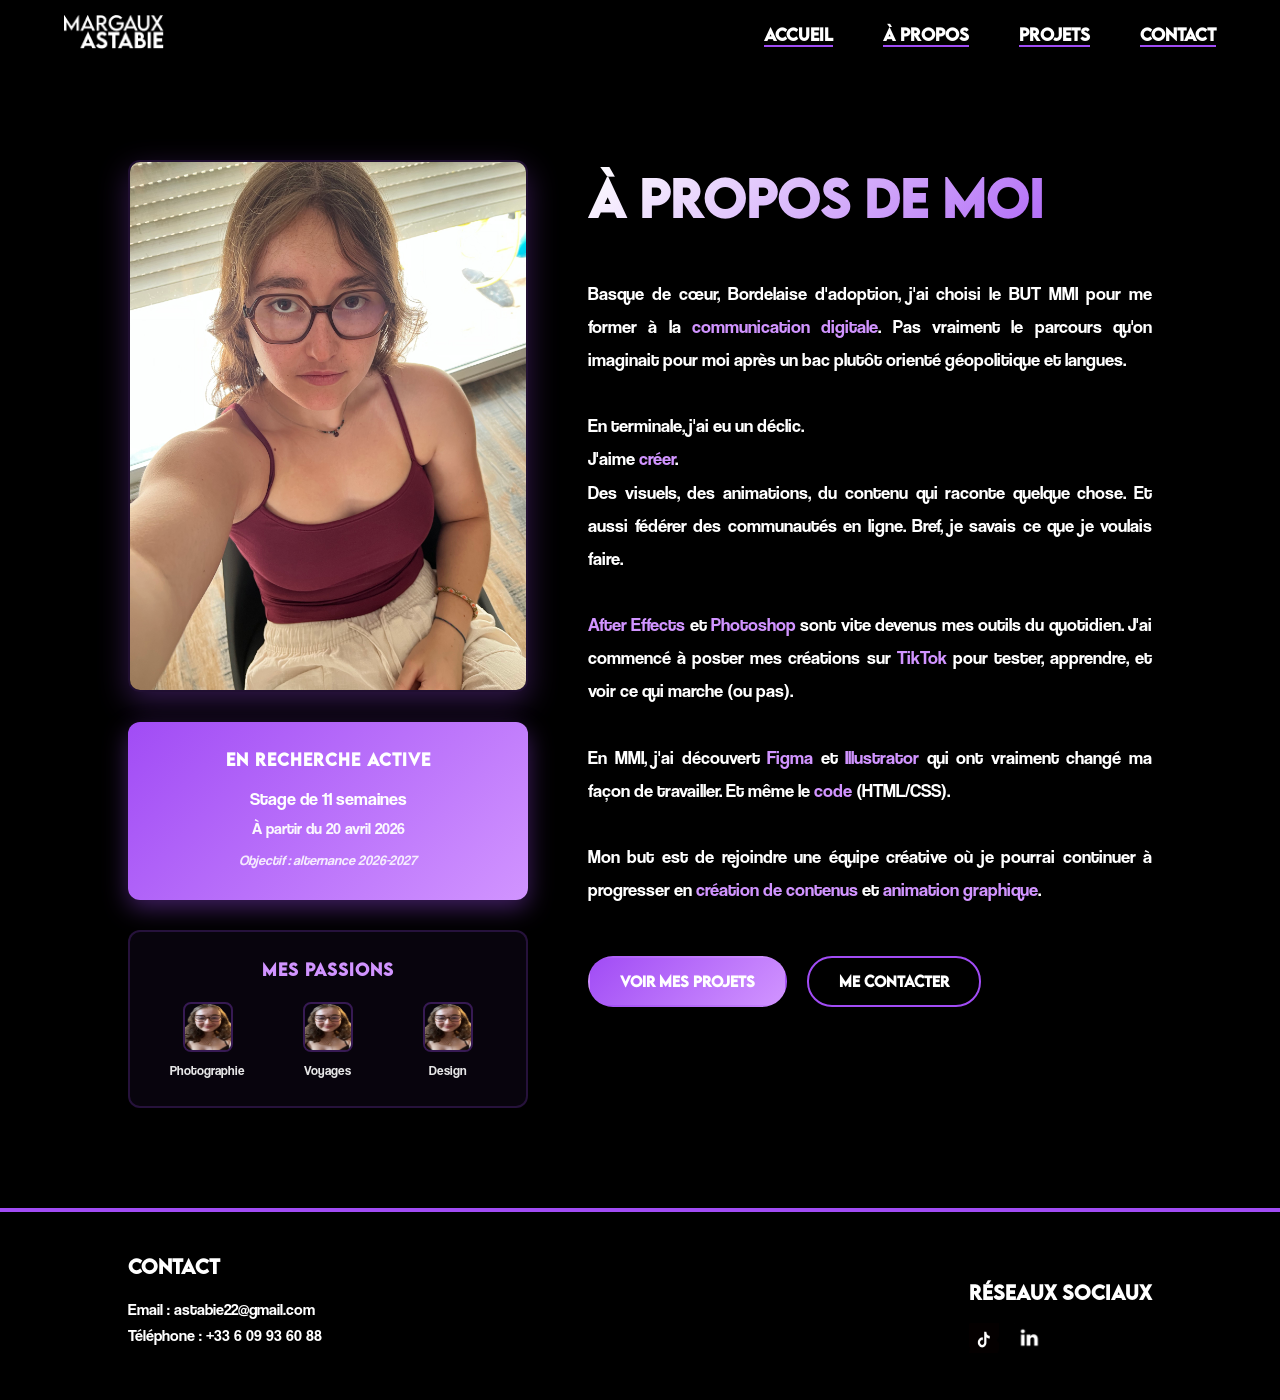
==== about.html @ 53ee3fa7 "test" ====
<!DOCTYPE html>
<html lang="fr">
<head>
    <meta charset="UTF-8">
    <meta name="viewport" content="width=device-width, initial-scale=1.0">
    <title>À propos – Margaux Astabie</title>
    <link rel="stylesheet" href="about.css">
</head>

<body>

    <!-- ===== HEADER ===== -->
    <header>
        <div class="logo">
            <a href="home.html">
                <img src="images/MARGAUX ASTABIE.png" alt="logo du portfolio">
            </a>
        </div>

        <nav>
            <div class="burger">
                <span></span>
                <span></span>
                <span></span>
            </div>

            <ul class="nav-links">
                <li><a href="home.html">Accueil</a></li>
                <li><a href="about.html">À propos</a></li>
                <li><a href="projets.html">Projets</a></li>
                <li><a href="contact.html">Contact</a></li>
            </ul>
        </nav>
    </header>

    <!-- ===== SECTION PRINCIPALE ===== -->
    <section class="about-container">

        <!-- COLONNE GAUCHE : PHOTO + HOBBIES + STAGE -->
        <div class="left-column">
            <img src="images/me.jpg" alt="Photo de Margaux" class="photo-cadre">

            <!-- ENCADRÉ RECHERCHE STAGE -->
            <div class="stage-box">
                <h3>En recherche active</h3>
                <p>Stage de 11 semaines</p>
                <p class="stage-date">À partir du 20 avril 2026</p>
                <p class="stage-alt">Objectif : alternance 2026-2027</p>
            </div>

            <!-- HOBBIES -->
            <div class="hobbies">
                <h3>Mes passions</h3>
                <div class="hobbies-grid">
                    <div class="hobby-item">
                        <img src="images/moi.png" alt="Photographie">
                        <p>Photographie</p>
                    </div>
                    <div class="hobby-item">
                        <img src="images/moi.png" alt="Voyages">
                        <p>Voyages</p>
                    </div>
                    <div class="hobby-item">
                        <img src="images/moi.png" alt="Design graphique">
                        <p>Design</p>
                    </div>
                </div>
            </div>
        </div>

        <!-- COLONNE DROITE : TEXTE -->
        <div class="right-column">
            <h1>À propos de moi</h1>
            
            <p class="intro">
                Basque de cœur, Bordelaise d'adoption, j'ai choisi le BUT MMI pour me former à la <strong>communication digitale</strong>. Pas vraiment le parcours qu'on imaginait pour moi après un bac plutôt orienté géopolitique et langues.
                <br><br>
                En terminale, j'ai eu un déclic. <br>J'aime <strong>créer</strong>. <br> Des visuels, des animations, du contenu qui raconte quelque chose. Et aussi fédérer des communautés en ligne. Bref, je savais ce que je voulais faire.
                <br><br>
                <strong>After Effects</strong> et <strong>Photoshop</strong> sont vite devenus mes outils du quotidien. J'ai commencé à poster mes créations sur <strong>TikTok</strong> pour tester, apprendre, et voir ce qui marche (ou pas).
                <br><br>
                En MMI, j'ai découvert <strong>Figma</strong> et <strong>Illustrator</strong> qui ont vraiment changé ma façon de travailler. Et même le <strong>code</strong> (HTML/CSS).
                <br><br>
                Mon but est de rejoindre une équipe créative où je pourrai continuer à progresser en <strong>création de contenus</strong> et <strong>animation graphique</strong>.
            </p>

            <div class="cta-buttons">
                <a href="projets.html" class="btn-primary">Voir mes projets</a>
                <a href="contact.html" class="btn-secondary">Me contacter</a>
            </div>
        </div>

    </section>

    <hr style="border: 2px solid #a14cf5;">

    <!-- ===== FOOTER ===== -->
    <footer>
        <div class="footer-left">
            <h3>Contact</h3>
            <p>Email : <a href="mailto:astabie22@gmail.com">astabie22@gmail.com</a></p>
            <p>Téléphone : <a href="tel:+33609936088">+33 6 09 93 60 88</a></p>
        </div>

        <div class="footer-right"> <br>
            <h3>Réseaux sociaux</h3>
            <div class="social-icons">
                <a href="https://www.tiktok.com/@mgx.vfx" target="_blank" rel="noopener">
                    <img src="images/tiktok.jpg" alt="Tiktok">
                </a>
                <a href="https://www.linkedin.com/in/margaux-astabie-515123332/" target="_blank" rel="noopener">
                    <img src="images/Black LinkedIn Icon.jpeg" alt="LinkedIn">
                </a>
            </div>
        </div>
    </footer>

    <script>
        const burger = document.querySelector('.burger');
        const navLinks = document.querySelector('.nav-links');
    
        burger.addEventListener('click', () => {
            burger.classList.toggle('active');
            navLinks.classList.toggle('active');
        });
    </script>
</body>
</html>
---- about.css ----
/* ===== RESET ===== */
* {
  margin: 0;
  padding: 0;
  box-sizing: border-box;
}

/* ===== FONTS ===== */
@font-face {
  font-family: 'Lemon Milk';
  src: url('fonts/LEMONMILK-Medium.otf') format('opentype');
}

@font-face {
  font-family: 'Coolvetica';
  src: url('fonts/Coolvetica Rg.otf') format('opentype');
}

/* ===== GLOBAL ===== */
body {
  background: black;
  color: white;
  font-family: 'Coolvetica', Arial, sans-serif;
  line-height: 1.6;
}

/* ===== HEADER ===== */
header {
  display: flex;
  justify-content: space-between;
  align-items: center;
  background: black;
  padding: 15px 5%;
  position: fixed;
  top: 0;
  left: 0;
  width: 100%;
  z-index: 1000;
  box-shadow: 0 2px 10px rgba(0,0,0,0.3);
}

.logo img {
  width: 100px;
  height: auto;
}

nav ul {
  display: flex;
  gap: 50px;
  list-style: none;
}

nav a {
  color: white;
  font-family: 'Lemon Milk';
  text-decoration: none;
  font-weight: bold;
  border-bottom: 2px solid #a14cf5;
  transition: all .3s;
}

nav a:hover {
  border-color: transparent;
  color: #a14cf5;
}

/* ===== ABOUT CONTAINER ===== */
.about-container {
  display: grid;
  grid-template-columns: 400px 1fr;
  gap: 60px;
  padding: 160px 10% 100px;
  max-width: 1400px;
  margin: 0 auto;
}

/* ===== COLONNE GAUCHE ===== */
.left-column {
  display: flex;
  flex-direction: column;
  gap: 30px;
}

.photo-cadre {
  width: 100%;
  border-radius: 12px;
  box-shadow: 0 10px 30px rgba(161, 76, 245, 0.3);
  border: 2px solid rgba(161, 76, 245, 0.2);
  transition: transform 0.3s;
}

.photo-cadre:hover {
  transform: scale(1.02);
  box-shadow: 0 15px 40px rgba(161, 76, 245, 0.5);
}

/* ===== ENCADRÉ STAGE ===== */
.stage-box {
  background: linear-gradient(135deg, #a14cf5 0%, #D194FF 100%);
  padding: 25px;
  border-radius: 12px;
  text-align: center;
  box-shadow: 0 8px 25px rgba(161, 76, 245, 0.4);
}

.stage-box h3 {
  font-family: 'Lemon Milk';
  font-size: 16px;
  margin-bottom: 12px;
  text-transform: uppercase;
  letter-spacing: 1px;
}

.stage-box p {
  margin: 5px 0;
  font-size: 18px;
  line-height: 1.5;
}

.stage-date {
  font-size: 16px !important;
  opacity: 0.95;
  font-weight: 500;
}

.stage-alt {
  font-size: 14px !important;
  opacity: 0.85;
  font-style: italic;
  margin-top: 8px !important;
}

/* ===== HOBBIES ===== */
.hobbies {
  background: rgba(161, 76, 245, 0.05);
  border: 2px solid rgba(161, 76, 245, 0.2);
  border-radius: 12px;
  padding: 25px;
}

.hobbies h3 {
  font-family: 'Lemon Milk';
  font-size: 16px;
  margin-bottom: 20px;
  text-align: center;
  color: #D194FF;
  text-transform: uppercase;
  letter-spacing: 1px;
}

.hobbies-grid {
  display: grid;
  grid-template-columns: repeat(3, 1fr);
  gap: 15px;
}

.hobby-item {
  display: flex;
  flex-direction: column;
  align-items: center;
  gap: 8px;
  text-align: center;
}

.hobby-item img {
  width: 50px;
  height: 50px;
  border-radius: 8px;
  border: 2px solid rgba(161, 76, 245, 0.3);
  transition: all 0.3s;
}

.hobby-item img:hover {
  border-color: #a14cf5;
  transform: scale(1.1);
}

.hobby-item p {
  font-size: 13px;
  color: rgba(255, 255, 255, 0.9);
}

/* ===== COLONNE DROITE ===== */
.right-column {
  display: flex;
  flex-direction: column;
  gap: 30px;
}

.right-column h1 {
  font-family: 'Lemon Milk';
  font-size: 48px;
  background: linear-gradient(135deg, #ffffff 0%, #a14cf5 100%);
  -webkit-background-clip: text;
  -webkit-text-fill-color: transparent;
  background-clip: text;
  margin-bottom: 10px;
}

.intro {
  font-size: 1.15rem;
  line-height: 1.8;
  text-align: justify;
  text-align-last: left;
}

.intro strong {
  color: #D194FF;
  font-weight: normal;
}

/* ===== BOUTONS CTA ===== */
.cta-buttons {
  display: flex;
  gap: 20px;
  margin-top: 20px;
}

.btn-primary,
.btn-secondary {
  display: inline-block;
  padding: 12px 30px;
  font-weight: bold;
  text-decoration: none;
  font-family: 'Lemon Milk';
  font-size: 14px;
  border-radius: 25px;
  transition: all 0.3s;
}

.btn-primary {
  background: linear-gradient(135deg, #a14cf5 0%, #D194FF 100%);
  color: white;
  border: 2px solid transparent;
}

.btn-primary:hover {
  transform: translateY(-3px);
  box-shadow: 0 10px 30px rgba(161, 76, 245, 0.5);
}

.btn-secondary {
  background: transparent;
  color: white;
  border: 2px solid #a14cf5;
}

.btn-secondary:hover {
  background: rgba(161, 76, 245, 0.1);
  border-color: #D194FF;
  transform: translateY(-3px);
}

/* ===== FOOTER ===== */
footer {
  display: flex;
  justify-content: space-between;
  padding: 40px 10%;
  flex-wrap: wrap;
}

footer h3 {
  font-family: 'Lemon Milk';
  margin-bottom: 15px;
}

footer a {
  color: white;
  text-decoration: none;
}

footer a:hover {
  color: #a14cf5;
}

.social-icons {
  display: flex;
  gap: 15px;
}

.social-icons img {
  width: 30px;
  height: 30px;
  transition: .3s;
}

.social-icons img:hover {
  transform: scale(1.2);
}

/* ===== MENU BURGER ===== */
.burger {
  display: none;
  flex-direction: column;
  justify-content: space-between;
  width: 25px;
  height: 18px;
  cursor: pointer;
  z-index: 2000;
  position: relative;
}

.burger span {
  display: block;
  height: 3px;
  width: 100%;
  background-color: white;
  border-radius: 10px;
  transition: all 0.3s ease;
}

.burger.active span:nth-child(1) {
  transform: rotate(45deg) translate(5px, 5px);
}

.burger.active span:nth-child(2) {
  opacity: 0;
}

.burger.active span:nth-child(3) {
  transform: rotate(-45deg) translate(6px, -6px);
}

/* ===== RESPONSIVE ===== */

/* Tablettes */
@media (max-width: 1024px) {
  .about-container {
    grid-template-columns: 350px 1fr;
    gap: 40px;
    padding: 140px 7% 80px;
  }

  .right-column h1 {
    font-size: 40px;
  }

  .intro {
    font-size: 1.1rem;
  }
}

/* Mobile */
@media (max-width: 768px) {
  /* BURGER MENU */
  .burger {
    display: flex;
  }

  nav ul {
    display: none;
  }

  .nav-links {
    position: absolute;
    top: 70px;
    right: 0;
    background-color: black;
    flex-direction: column;
    width: 100%;
    text-align: center;
    gap: 30px;
    padding: 30px 0;
    display: none;
    box-shadow: 0 4px 10px rgba(0,0,0,0.5);
  }

  .nav-links.active {
    display: flex;
  }

  /* LOGO */
  .logo img {
    width: 80px;
  }

  /* ABOUT CONTAINER */
  .about-container {
    grid-template-columns: 1fr;
    gap: 40px;
    padding: 120px 5% 60px;
  }

  .left-column {
    max-width: 400px;
    margin: 0 auto;
    width: 100%;
  }

  /* STAGE BOX */
  .stage-box {
    padding: 20px;
  }

  .stage-box h3 {
    font-size: 14px;
  }

  .stage-box p {
    font-size: 16px;
  }

  .stage-date {
    font-size: 14px !important;
  }

  .stage-alt {
    font-size: 13px !important;
  }

  /* HOBBIES */
  .hobbies {
    padding: 20px;
  }

  .hobbies h3 {
    font-size: 14px;
  }

  .hobbies-grid {
    gap: 12px;
  }

  .hobby-item img {
    width: 45px;
    height: 45px;
  }

  .hobby-item p {
    font-size: 12px;
  }

  /* RIGHT COLUMN */
  .right-column h1 {
    font-size: 32px;
    text-align: center;
  }

  .intro {
    font-size: 1rem;
  }

  /* BOUTONS */
  .cta-buttons {
    flex-direction: column;
  }

  .btn-primary,
  .btn-secondary {
    text-align: center;
  }
}

/* Très petits écrans */
@media (max-width: 480px) {
  .logo img {
    width: 70px;
  }

  .about-container {
    padding: 100px 5% 40px;
  }

  .right-column h1 {
    font-size: 28px;
  }

  .intro {
    font-size: 0.95rem;
  }

  .stage-box p {
    font-size: 15px;
  }

  .hobbies-grid {
    grid-template-columns: repeat(3, 1fr);
    gap: 10px;
  }

  .hobby-item img {
    width: 40px;
    height: 40px;
  }
}
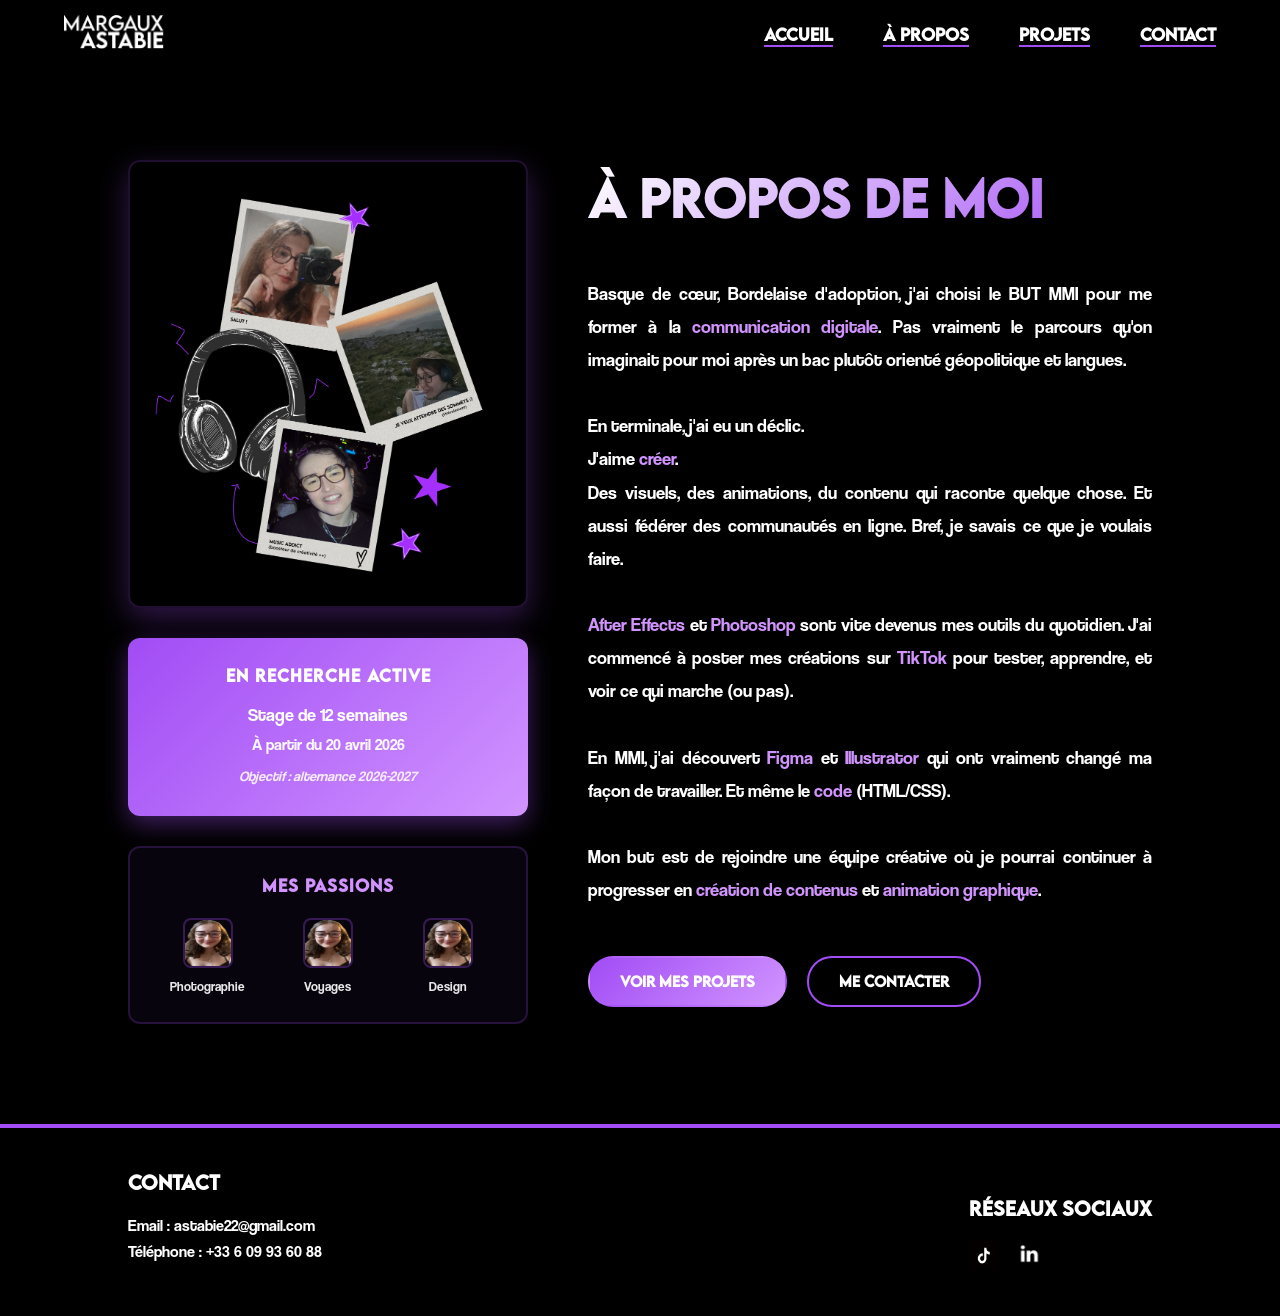
==== commit 8ca78568: "about" ====
--- a/about.html
+++ b/about.html
@@ -38,12 +38,12 @@
 
         <!-- COLONNE GAUCHE : PHOTO + HOBBIES + STAGE -->
         <div class="left-column">
-            <img src="images/me.jpg" alt="Photo de Margaux" class="photo-cadre">
+            <img src="images/about.png" alt="Photo de Margaux" class="photo-cadre">
 
             <!-- ENCADRÉ RECHERCHE STAGE -->
             <div class="stage-box">
                 <h3>En recherche active</h3>
-                <p>Stage de 11 semaines</p>
+                <p>Stage de 12 semaines</p>
                 <p class="stage-date">À partir du 20 avril 2026</p>
                 <p class="stage-alt">Objectif : alternance 2026-2027</p>
             </div>
--- a/about.css
+++ b/about.css
@@ -130,7 +130,7 @@
   margin-top: 8px !important;
 }
 
-/* ===== HOBBIES ===== */
+/* ===== HOBBIES WOW ===== */
 .hobbies {
   background: rgba(161, 76, 245, 0.05);
   border: 2px solid rgba(161, 76, 245, 0.2);
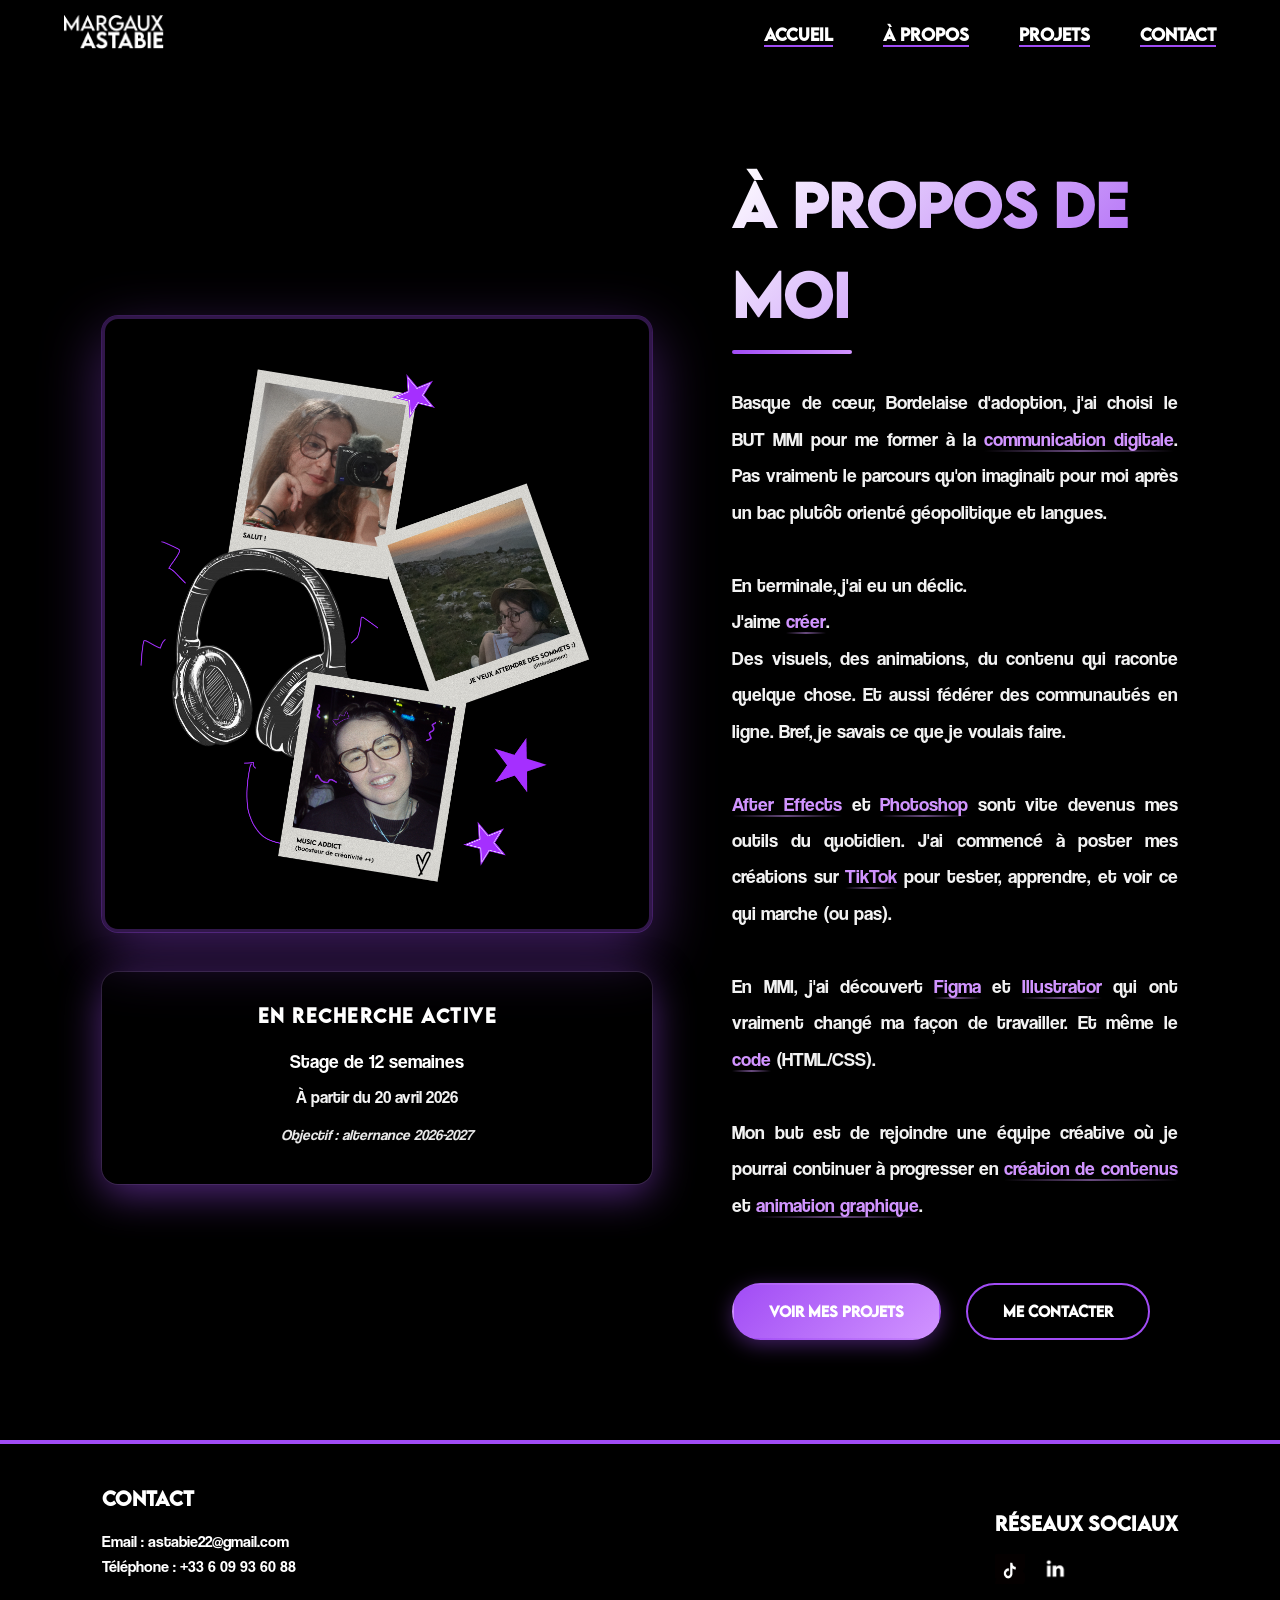
==== commit 4d784610: "aboutmodif" ====
--- a/about.html
+++ b/about.html
@@ -36,9 +36,13 @@
     <!-- ===== SECTION PRINCIPALE ===== -->
     <section class="about-container">
 
-        <!-- COLONNE GAUCHE : PHOTO + HOBBIES + STAGE -->
+        <!-- COLONNE GAUCHE : PHOTO + STAGE -->
         <div class="left-column">
-            <img src="images/about.png" alt="Photo de Margaux" class="photo-cadre">
+            <div class="photo-3d-wrapper">
+                <div class="photo-3d">
+                    <img src="images/about.png" alt="Photo de Margaux" class="photo-cadre">
+                </div>
+            </div>
 
             <!-- ENCADRÉ RECHERCHE STAGE -->
             <div class="stage-box">
@@ -46,25 +50,6 @@
                 <p>Stage de 12 semaines</p>
                 <p class="stage-date">À partir du 20 avril 2026</p>
                 <p class="stage-alt">Objectif : alternance 2026-2027</p>
-            </div>
-
-            <!-- HOBBIES -->
-            <div class="hobbies">
-                <h3>Mes passions</h3>
-                <div class="hobbies-grid">
-                    <div class="hobby-item">
-                        <img src="images/moi.png" alt="Photographie">
-                        <p>Photographie</p>
-                    </div>
-                    <div class="hobby-item">
-                        <img src="images/moi.png" alt="Voyages">
-                        <p>Voyages</p>
-                    </div>
-                    <div class="hobby-item">
-                        <img src="images/moi.png" alt="Design graphique">
-                        <p>Design</p>
-                    </div>
-                </div>
             </div>
         </div>
 
@@ -123,6 +108,28 @@
             burger.classList.toggle('active');
             navLinks.classList.toggle('active');
         });
+
+        // Animation 3D de l'image au mouvement de la souris
+        const photo3D = document.querySelector('.photo-3d');
+        const photoWrapper = document.querySelector('.photo-3d-wrapper');
+
+        photoWrapper.addEventListener('mousemove', (e) => {
+            const rect = photoWrapper.getBoundingClientRect();
+            const x = e.clientX - rect.left;
+            const y = e.clientY - rect.top;
+            
+            const centerX = rect.width / 2;
+            const centerY = rect.height / 2;
+            
+            const rotateX = (y - centerY) / 15;
+            const rotateY = (centerX - x) / 15;
+            
+            photo3D.style.transform = `perspective(1000px) rotateX(${rotateX}deg) rotateY(${rotateY}deg) scale(1.05)`;
+        });
+
+        photoWrapper.addEventListener('mouseleave', () => {
+            photo3D.style.transform = 'perspective(1000px) rotateX(0deg) rotateY(0deg) scale(1)';
+        });
     </script>
 </body>
 </html>
--- a/about.css
+++ b/about.css
@@ -22,6 +22,7 @@
   color: white;
   font-family: 'Coolvetica', Arial, sans-serif;
   line-height: 1.6;
+  overflow-x: hidden;
 }
 
 /* ===== HEADER ===== */
@@ -67,176 +68,235 @@
 /* ===== ABOUT CONTAINER ===== */
 .about-container {
   display: grid;
-  grid-template-columns: 400px 1fr;
-  gap: 60px;
-  padding: 160px 10% 100px;
-  max-width: 1400px;
+  grid-template-columns: 550px 1fr;
+  gap: 80px;
+  padding: 160px 8% 100px;
+  max-width: 1500px;
   margin: 0 auto;
+  align-items: center;
 }
 
 /* ===== COLONNE GAUCHE ===== */
 .left-column {
   display: flex;
   flex-direction: column;
-  gap: 30px;
-}
+  gap: 40px;
+}
+
+/* ===== EFFET 3D SUR LA PHOTO ===== */
+.photo-3d-wrapper {
+  perspective: 10000px;
+  position: relative;
+}
+
+.photo-3d {
+  position: relative;
+  transform-style: preserve-3d;
+  transition: transform 0.3s ease;
+  will-change: transform;
+}
+
+.photo-3d::before {
+  content: '';
+  position: absolute;
+  top: -5px;
+  left: -5px;
+  right: -5px;
+  bottom: -5px;
+  border-radius: -5px;
+  opacity: 0.3;
+  z-index: -1;
+  
+}
+
 
 .photo-cadre {
   width: 100%;
-  border-radius: 12px;
-  box-shadow: 0 10px 30px rgba(161, 76, 245, 0.3);
-  border: 2px solid rgba(161, 76, 245, 0.2);
-  transition: transform 0.3s;
-}
-
-.photo-cadre:hover {
-  transform: scale(1.02);
-  box-shadow: 0 15px 40px rgba(161, 76, 245, 0.5);
+  border-radius: 16px;
+  box-shadow: 
+    0 20px 60px rgba(161, 76, 245, 0.4),
+    0 0 0 1px rgba(161, 76, 245, 0.3);
+  border: 3px solid rgba(161, 76, 245, 0.3);
+  transition: all 0.3s ease;
+  display: block;
+  position: relative;
+  z-index: 1;
+}
+
+.photo-3d:hover .photo-cadre {
+  box-shadow: 
+    0 30px 80px rgba(161, 76, 245, 0.6),
+    0 0 0 1px rgba(161, 76, 245, 0.5);
+  border-color: rgba(161, 76, 245, 0.6);
 }
 
 /* ===== ENCADRÉ STAGE ===== */
 .stage-box {
-  background: linear-gradient(135deg, #a14cf5 0%, #D194FF 100%);
-  padding: 25px;
-  border-radius: 12px;
+  
+  padding: 30px;
+  border-radius: 16px;
   text-align: center;
-  box-shadow: 0 8px 25px rgba(161, 76, 245, 0.4);
+  box-shadow: 
+    0 10px 40px rgba(161, 76, 245, 0.5),
+    0 0 0 1px rgba(255, 255, 255, 0.1);
+  position: relative;
+  overflow: hidden;
+  transition: transform 0.3s ease, box-shadow 0.3s ease;
+}
+
+.stage-box::before {
+  content: '';
+  position: absolute;
+  top: -50%;
+  left: -50%;
+  width: 200%;
+  height: 200%;
+  background: linear-gradient(
+  );
+  transform: rotate(45deg);
+  
+}
+
+
+
+.stage-box:hover {
+  transform: translateY(-5px);
+  box-shadow: 
+    0 15px 50px rgba(161, 76, 245, 0.7),
+    0 0 0 1px rgba(255, 255, 255, 0.2);
 }
 
 .stage-box h3 {
   font-family: 'Lemon Milk';
-  font-size: 16px;
-  margin-bottom: 12px;
+  font-size: 18px;
+  margin-bottom: 15px;
   text-transform: uppercase;
-  letter-spacing: 1px;
+  letter-spacing: 1.5px;
+  position: relative;
+  z-index: 1;
 }
 
 .stage-box p {
-  margin: 5px 0;
-  font-size: 18px;
-  line-height: 1.5;
+  margin: 8px 0;
+  font-size: 19px;
+  line-height: 1.6;
+  position: relative;
+  z-index: 1;
 }
 
 .stage-date {
-  font-size: 16px !important;
+  font-size: 17px !important;
   opacity: 0.95;
   font-weight: 500;
 }
 
 .stage-alt {
-  font-size: 14px !important;
-  opacity: 0.85;
+  font-size: 15px !important;
+  opacity: 0.9;
   font-style: italic;
-  margin-top: 8px !important;
-}
-
-/* ===== HOBBIES WOW ===== */
-.hobbies {
-  background: rgba(161, 76, 245, 0.05);
-  border: 2px solid rgba(161, 76, 245, 0.2);
-  border-radius: 12px;
-  padding: 25px;
-}
-
-.hobbies h3 {
-  font-family: 'Lemon Milk';
-  font-size: 16px;
-  margin-bottom: 20px;
-  text-align: center;
-  color: #D194FF;
-  text-transform: uppercase;
-  letter-spacing: 1px;
-}
-
-.hobbies-grid {
-  display: grid;
-  grid-template-columns: repeat(3, 1fr);
-  gap: 15px;
-}
-
-.hobby-item {
-  display: flex;
-  flex-direction: column;
-  align-items: center;
-  gap: 8px;
-  text-align: center;
-}
-
-.hobby-item img {
-  width: 50px;
-  height: 50px;
-  border-radius: 8px;
-  border: 2px solid rgba(161, 76, 245, 0.3);
-  transition: all 0.3s;
-}
-
-.hobby-item img:hover {
-  border-color: #a14cf5;
-  transform: scale(1.1);
-}
-
-.hobby-item p {
-  font-size: 13px;
-  color: rgba(255, 255, 255, 0.9);
+  margin-top: 10px !important;
 }
 
 /* ===== COLONNE DROITE ===== */
 .right-column {
   display: flex;
   flex-direction: column;
-  gap: 30px;
+  gap: 35px;
 }
 
 .right-column h1 {
   font-family: 'Lemon Milk';
-  font-size: 48px;
+  font-size: 56px;
   background: linear-gradient(135deg, #ffffff 0%, #a14cf5 100%);
   -webkit-background-clip: text;
   -webkit-text-fill-color: transparent;
   background-clip: text;
   margin-bottom: 10px;
+  position: relative;
+}
+
+.right-column h1::after {
+  content: '';
+  position: absolute;
+  bottom: -15px;
+  left: 0;
+  width: 120px;
+  height: 4px;
+  background: linear-gradient(90deg, #a14cf5, #D194FF);
+  border-radius: 2px;
 }
 
 .intro {
-  font-size: 1.15rem;
-  line-height: 1.8;
+  font-size: 1.2rem;
+  line-height: 1.9;
   text-align: justify;
   text-align-last: left;
+  color: rgba(255, 255, 255, 0.95);
 }
 
 .intro strong {
   color: #D194FF;
   font-weight: normal;
+  position: relative;
+}
+
+.intro strong::after {
+  content: '';
+  position: absolute;
+  bottom: -2px;
+  left: 0;
+  width: 100%;
+  height: 2px;
+  background: linear-gradient(90deg, transparent, #D194FF, transparent);
+  opacity: 0.5;
 }
 
 /* ===== BOUTONS CTA ===== */
 .cta-buttons {
   display: flex;
-  gap: 20px;
-  margin-top: 20px;
+  gap: 25px;
+  margin-top: 25px;
 }
 
 .btn-primary,
 .btn-secondary {
   display: inline-block;
-  padding: 12px 30px;
+  padding: 15px 35px;
   font-weight: bold;
   text-decoration: none;
   font-family: 'Lemon Milk';
   font-size: 14px;
-  border-radius: 25px;
-  transition: all 0.3s;
+  border-radius: 30px;
+  transition: all 0.3s ease;
+  position: relative;
+  overflow: hidden;
 }
 
 .btn-primary {
   background: linear-gradient(135deg, #a14cf5 0%, #D194FF 100%);
   color: white;
   border: 2px solid transparent;
+  box-shadow: 0 5px 20px rgba(161, 76, 245, 0.4);
+}
+
+.btn-primary::before {
+  content: '';
+  position: absolute;
+  top: 0;
+  left: -100%;
+  width: 100%;
+  height: 100%;
+  background: linear-gradient(90deg, transparent, rgba(255, 255, 255, 0.3), transparent);
+  
+}
+
+.btn-primary:hover::before {
+  left: 100%;
 }
 
 .btn-primary:hover {
   transform: translateY(-3px);
-  box-shadow: 0 10px 30px rgba(161, 76, 245, 0.5);
+  box-shadow: 0 10px 30px rgba(161, 76, 245, 0.6);
 }
 
 .btn-secondary {
@@ -246,16 +306,17 @@
 }
 
 .btn-secondary:hover {
-  background: rgba(161, 76, 245, 0.1);
+  background: rgba(161, 76, 245, 0.2);
   border-color: #D194FF;
   transform: translateY(-3px);
+  box-shadow: 0 5px 20px rgba(161, 76, 245, 0.3);
 }
 
 /* ===== FOOTER ===== */
 footer {
   display: flex;
   justify-content: space-between;
-  padding: 40px 10%;
+  padding: 40px 8%;
   flex-wrap: wrap;
 }
 
@@ -267,6 +328,7 @@
 footer a {
   color: white;
   text-decoration: none;
+  transition: color 0.3s;
 }
 
 footer a:hover {
@@ -281,7 +343,7 @@
 .social-icons img {
   width: 30px;
   height: 30px;
-  transition: .3s;
+  transition: transform .3s;
 }
 
 .social-icons img:hover {
@@ -324,15 +386,31 @@
 /* ===== RESPONSIVE ===== */
 
 /* Tablettes */
+@media (max-width: 1200px) {
+  .about-container {
+    grid-template-columns: 450px 1fr;
+    gap: 60px;
+    padding: 140px 6% 80px;
+  }
+
+  .right-column h1 {
+    font-size: 48px;
+  }
+
+  .intro {
+    font-size: 1.15rem;
+  }
+}
+
 @media (max-width: 1024px) {
   .about-container {
-    grid-template-columns: 350px 1fr;
-    gap: 40px;
-    padding: 140px 7% 80px;
+    grid-template-columns: 400px 1fr;
+    gap: 50px;
+    padding: 140px 5% 80px;
   }
 
   .right-column h1 {
-    font-size: 40px;
+    font-size: 42px;
   }
 
   .intro {
@@ -377,67 +455,58 @@
   /* ABOUT CONTAINER */
   .about-container {
     grid-template-columns: 1fr;
-    gap: 40px;
+    gap: 50px;
     padding: 120px 5% 60px;
   }
 
   .left-column {
-    max-width: 400px;
+    max-width: 500px;
     margin: 0 auto;
     width: 100%;
   }
 
+  /* PHOTO 3D */
+  .photo-3d::before {
+    top: -15px;
+    left: -15px;
+    right: -15px;
+    bottom: -15px;
+  }
+
   /* STAGE BOX */
   .stage-box {
-    padding: 20px;
+    padding: 25px;
   }
 
   .stage-box h3 {
-    font-size: 14px;
+    font-size: 16px;
   }
 
   .stage-box p {
-    font-size: 16px;
+    font-size: 17px;
   }
 
   .stage-date {
+    font-size: 15px !important;
+  }
+
+  .stage-alt {
     font-size: 14px !important;
-  }
-
-  .stage-alt {
-    font-size: 13px !important;
-  }
-
-  /* HOBBIES */
-  .hobbies {
-    padding: 20px;
-  }
-
-  .hobbies h3 {
-    font-size: 14px;
-  }
-
-  .hobbies-grid {
-    gap: 12px;
-  }
-
-  .hobby-item img {
-    width: 45px;
-    height: 45px;
-  }
-
-  .hobby-item p {
-    font-size: 12px;
   }
 
   /* RIGHT COLUMN */
   .right-column h1 {
-    font-size: 32px;
+    font-size: 36px;
     text-align: center;
   }
 
+  .right-column h1::after {
+    left: 50%;
+    transform: translateX(-50%);
+  }
+
   .intro {
-    font-size: 1rem;
+    font-size: 1.05rem;
   }
 
   /* BOUTONS */
@@ -459,27 +528,40 @@
 
   .about-container {
     padding: 100px 5% 40px;
+    gap: 40px;
+  }
+
+  .left-column {
+    max-width: 100%;
+  }
+
+  .photo-3d::before {
+    top: -10px;
+    left: -10px;
+    right: -10px;
+    bottom: -10px;
+    filter: blur(20px);
   }
 
   .right-column h1 {
-    font-size: 28px;
+    font-size: 30px;
   }
 
   .intro {
-    font-size: 0.95rem;
+    font-size: 1rem;
+  }
+
+  .stage-box {
+    padding: 20px;
   }
 
   .stage-box p {
-    font-size: 15px;
-  }
-
-  .hobbies-grid {
-    grid-template-columns: repeat(3, 1fr);
-    gap: 10px;
-  }
-
-  .hobby-item img {
-    width: 40px;
-    height: 40px;
+    font-size: 16px;
+  }
+
+  .btn-primary,
+  .btn-secondary {
+    padding: 12px 28px;
+    font-size: 13px;
   }
 }
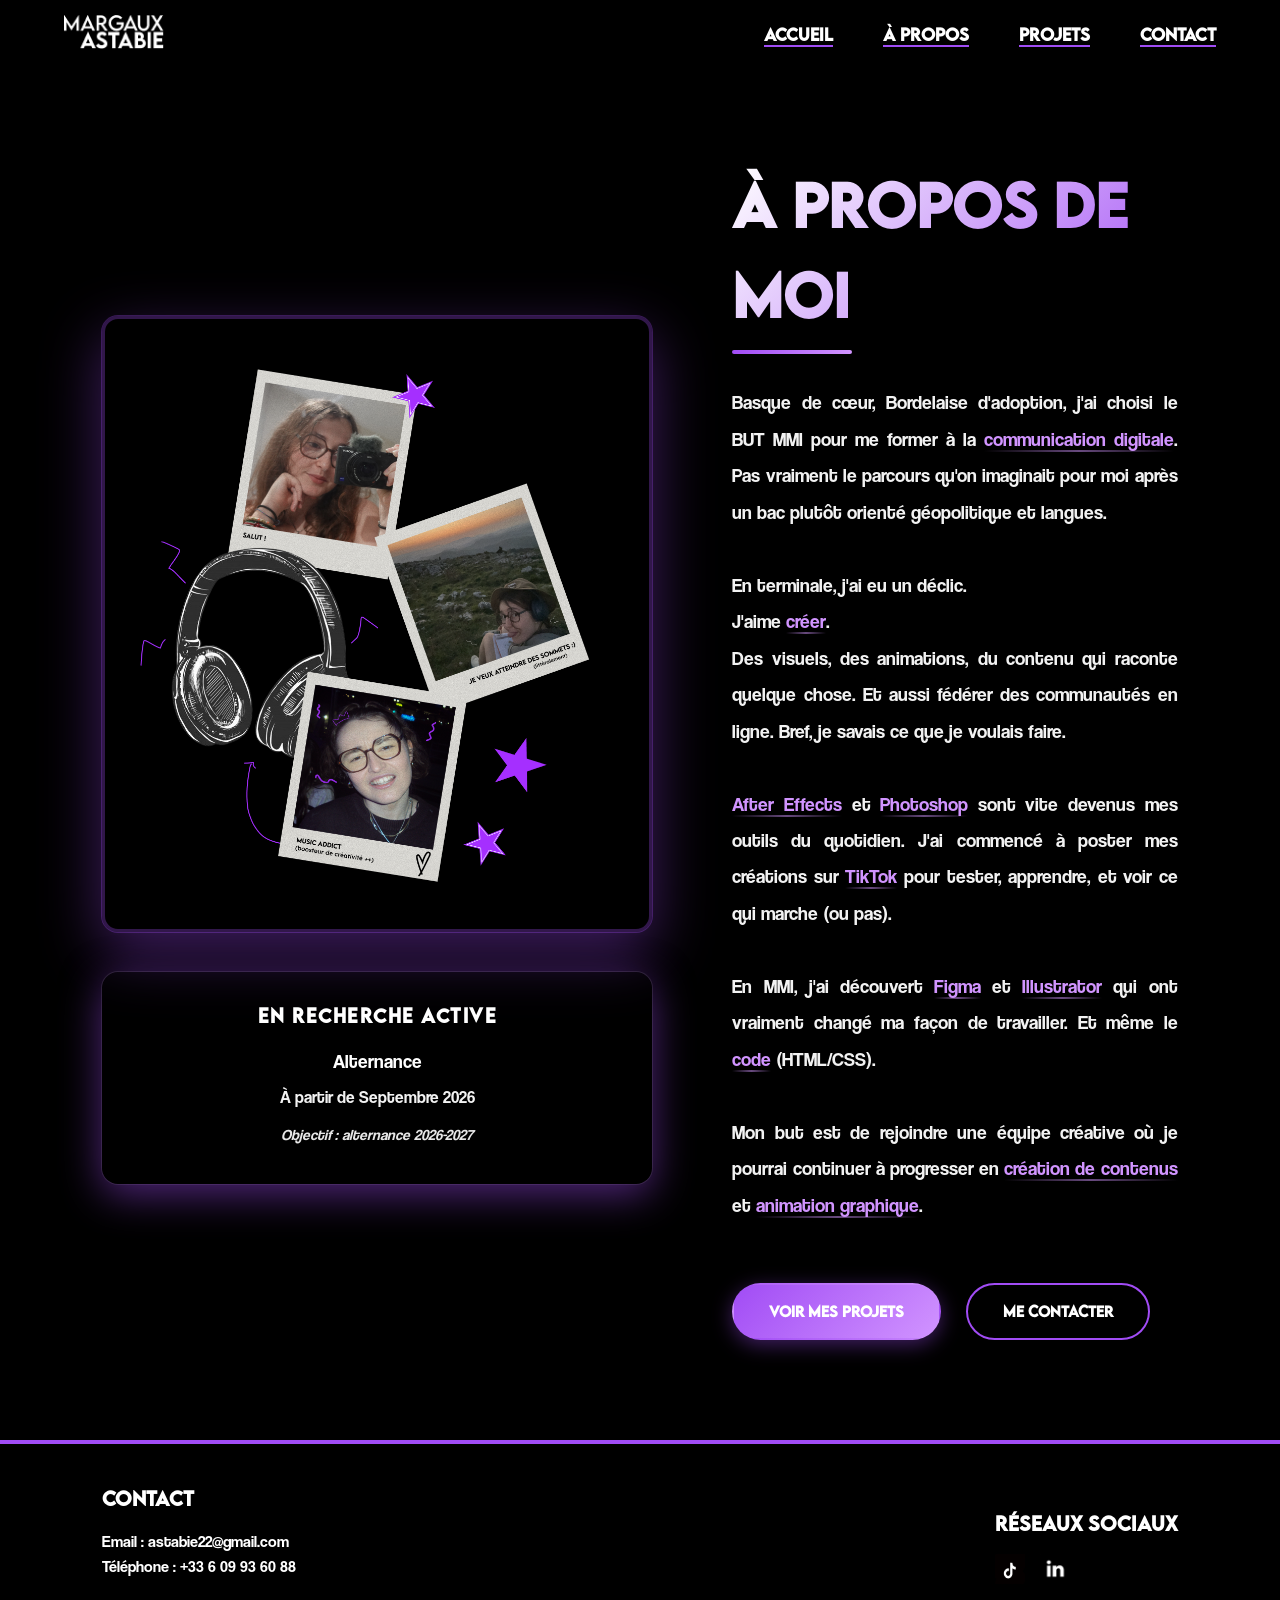
==== commit 5f58755d: "correction alternance" ====
--- a/about.html
+++ b/about.html
@@ -12,7 +12,7 @@
     <!-- ===== HEADER ===== -->
     <header>
         <div class="logo">
-            <a href="home.html">
+            <a href="index.html">
                 <img src="images/MARGAUX ASTABIE.png" alt="logo du portfolio">
             </a>
         </div>
@@ -25,7 +25,7 @@
             </div>
 
             <ul class="nav-links">
-                <li><a href="home.html">Accueil</a></li>
+                <li><a href="index.html">Accueil</a></li>
                 <li><a href="about.html">À propos</a></li>
                 <li><a href="projets.html">Projets</a></li>
                 <li><a href="contact.html">Contact</a></li>
@@ -47,8 +47,8 @@
             <!-- ENCADRÉ RECHERCHE STAGE -->
             <div class="stage-box">
                 <h3>En recherche active</h3>
-                <p>Stage de 12 semaines</p>
-                <p class="stage-date">À partir du 20 avril 2026</p>
+                <p>Alternance</p>
+                <p class="stage-date">À partir de Septembre 2026</p>
                 <p class="stage-alt">Objectif : alternance 2026-2027</p>
             </div>
         </div>
@@ -121,8 +121,8 @@
             const centerX = rect.width / 2;
             const centerY = rect.height / 2;
             
-            const rotateX = (y - centerY) / 15;
-            const rotateY = (centerX - x) / 15;
+            const rotateX = (y - centerY) / 30;
+            const rotateY = (centerX - x) / 30;
             
             photo3D.style.transform = `perspective(1000px) rotateX(${rotateX}deg) rotateY(${rotateY}deg) scale(1.05)`;
         });
